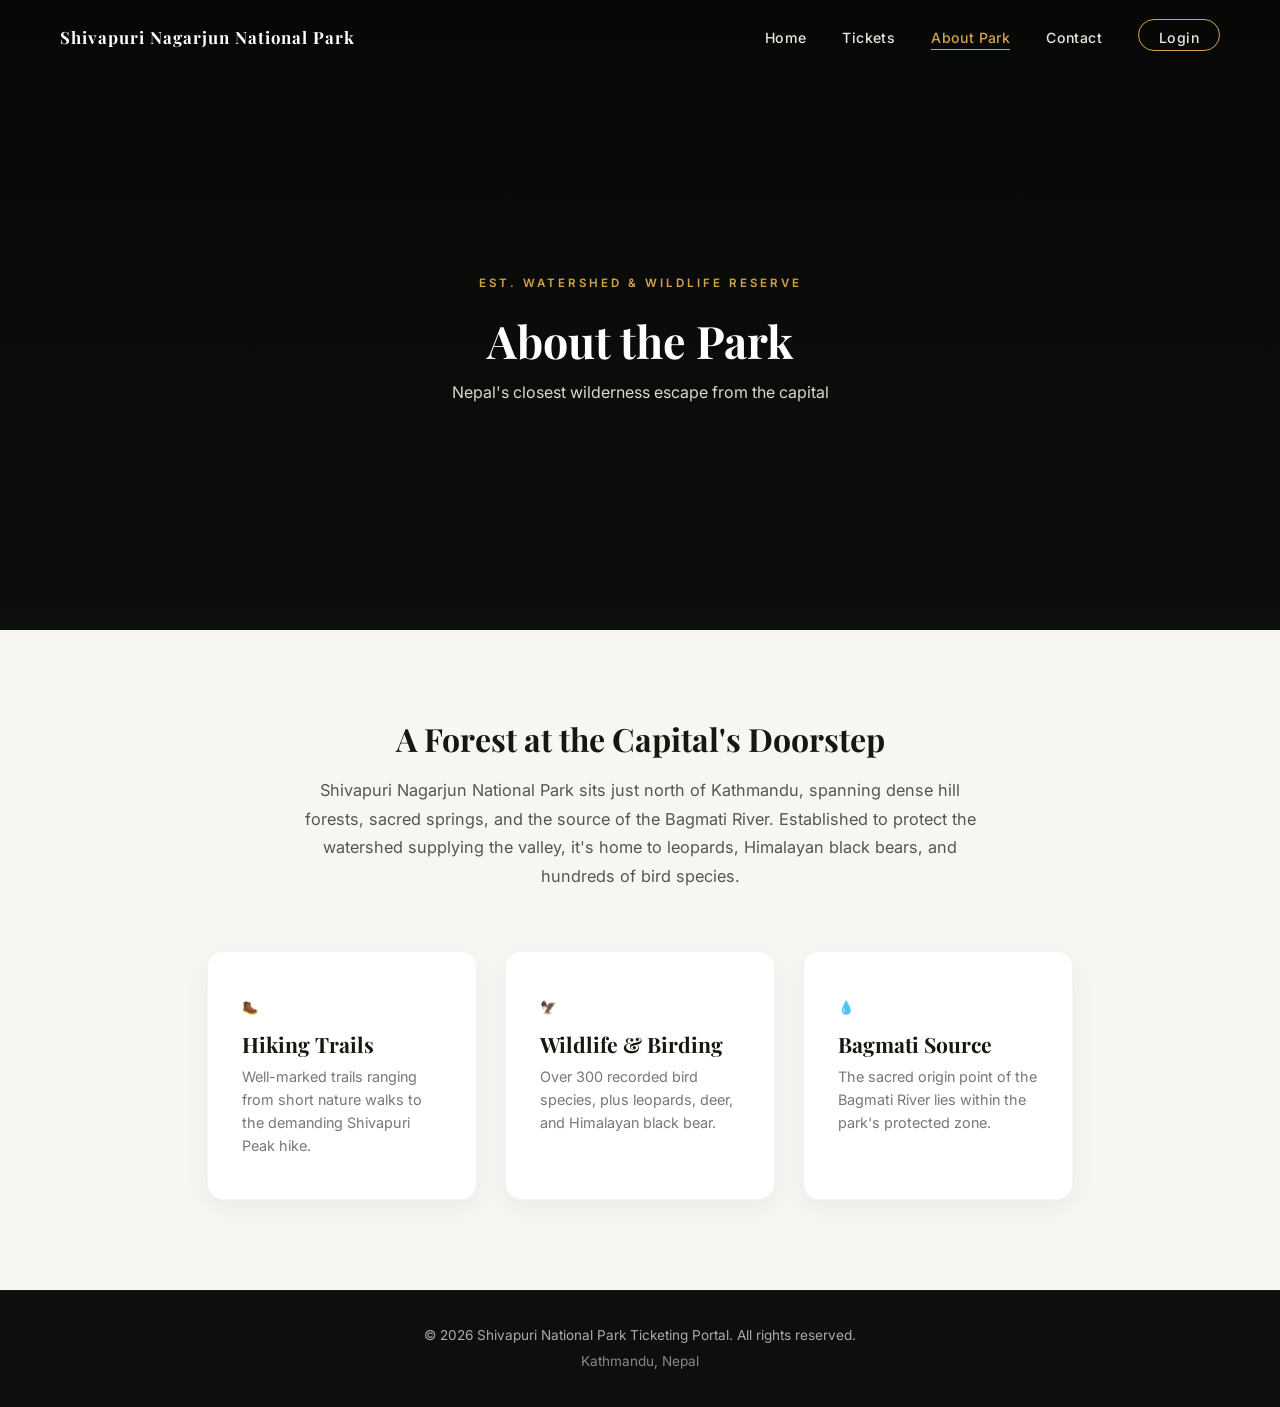
==== frontend/pages/about.html @ 20320e0f "Redesign tickets, login, and contact pages with full-height hero and glassmorphism form cards" ====
<!DOCTYPE html>
<html lang="en">
<head>
    <meta charset="UTF-8">
    <meta name="viewport" content="width=device-width, initial-scale=1.0">
    <title>About - Shivapuri National Park</title>
    <link rel="stylesheet" href="../assets/css/style.css">
    <link href="https://fonts.googleapis.com/css2?family=Playfair+Display:wght@700;800&family=Inter:wght@400;500;600&display=swap" rel="stylesheet">
</head>
<body>

<header class="navbar scrolled" id="navbar">
    <div class="logo">Shivapuri Nagarjun National Park</div>
    <nav>
        <ul class="nav-links">
            <li><a href="index.html">Home</a></li>
            <li><a href="tickets.html">Tickets</a></li>
            <li><a href="about.html" class="active">About Park</a></li>
            <li><a href="contact.html">Contact</a></li>
            <li><a href="login.html" class="btn-login">Login</a></li>
        </ul>
    </nav>
</header>

<section class="page-hero" style="min-height: 70vh; background-image: url('https://images.unsplash.com/photo-1476231682828-37e571bc172f?auto=format&fit=crop&w=1600&q=80');">
    <div class="hero-overlay"></div>
    <div class="page-hero-content">
        <span class="hero-tag">EST. WATERSHED & WILDLIFE RESERVE</span>
        <h1>About the Park</h1>
        <p class="page-sub">Nepal's closest wilderness escape from the capital</p>
    </div>
</section>

<section class="about-content">
    <div class="about-block">
        <h2>A Forest at the Capital's Doorstep</h2>
        <p>Shivapuri Nagarjun National Park sits just north of Kathmandu, spanning dense hill forests, sacred springs, and the source of the Bagmati River. Established to protect the watershed supplying the valley, it's home to leopards, Himalayan black bears, and hundreds of bird species.</p>
    </div>

    <div class="ticket-cards">
        <div class="card">
            <span class="card-num">🥾</span>
            <h3>Hiking Trails</h3>
            <p class="card-desc">Well-marked trails ranging from short nature walks to the demanding Shivapuri Peak hike.</p>
        </div>
        <div class="card">
            <span class="card-num">🦅</span>
            <h3>Wildlife & Birding</h3>
            <p class="card-desc">Over 300 recorded bird species, plus leopards, deer, and Himalayan black bear.</p>
        </div>
        <div class="card">
            <span class="card-num">💧</span>
            <h3>Bagmati Source</h3>
            <p class="card-desc">The sacred origin point of the Bagmati River lies within the park's protected zone.</p>
        </div>
    </div>
</section>

<footer class="footer">
    <p>&copy; 2026 Shivapuri National Park Ticketing Portal. All rights reserved.</p>
    <p>Kathmandu, Nepal</p>
</footer>

<script src="../assets/js/main.js"></script>
</body>
</html>
---- frontend/assets/css/style.css ----
/* ============================================================
   BASE / RESET
   Global resets and typography defaults used across all pages
   ============================================================ */
* {
    margin: 0;
    padding: 0;
    box-sizing: border-box; /* padding/border included in element width, avoids overflow surprises */
}

html {
    scroll-behavior: smooth; /* smooth jump when clicking anchor links (#section) */
}

body {
    font-family: 'Inter', sans-serif;       /* body font */
    background: #0d0f0c;                     /* near-black base, matches dark theme */
    color: #1a1a1a;
    line-height: 1.6;
    -webkit-font-smoothing: antialiased;     /* crisper text rendering on Mac/Safari/Brave */
}

h1, h2, h3 {
    font-family: 'Playfair Display', serif;  /* serif font only for headings, editorial contrast */
    line-height: 1.2;
}

a {
    text-decoration: none;
}

img {
    max-width: 100%;
    display: block;
}


/* ============================================================
   NAVBAR
   Fixed top navigation, transparent by default, solid on scroll
   (.scrolled class is toggled by JS in main.js)
   ============================================================ */
.navbar {
    position: fixed;
    top: 0;
    left: 0;
    right: 0;
    z-index: 100;                 /* stays above hero content */
    display: flex;
    justify-content: space-between;
    align-items: center;
    padding: 24px 60px;
    background: transparent;      /* transparent over hero image initially */
    transition: background 0.35s ease, padding 0.35s ease, box-shadow 0.35s ease;
}

.navbar.scrolled {
    background: rgba(13, 15, 12, 0.85);
    padding: 16px 60px;                       /* slightly shrinks on scroll */
    backdrop-filter: blur(10px);              /* frosted glass effect behind navbar */
    -webkit-backdrop-filter: blur(10px);      /* Safari/Brave prefix */
    box-shadow: 0 4px 24px rgba(0,0,0,0.25);
    border-bottom: 1px solid rgba(255,255,255,0.06);
}

.logo {
    color: #fff;
    font-weight: 700;
    letter-spacing: 1px;
    font-size: 1.05rem;
    font-family: 'Playfair Display', serif;
}

.nav-links {
    list-style: none;
    display: flex;
    align-items: center;
    gap: 36px;
}

.nav-links a {
    position: relative;           /* needed so the ::after underline can be positioned */
    color: #e8e8e0;
    font-size: 0.88rem;
    font-weight: 500;
    letter-spacing: 0.4px;
    padding-bottom: 4px;
    transition: color 0.25s ease;
}

/* Animated underline that grows on hover/active */
.nav-links a::after {
    content: '';
    position: absolute;
    left: 0;
    bottom: 0;
    width: 0;                     /* starts collapsed */
    height: 1px;
    background: #d4a24c;
    transition: width 0.25s ease;
}

.nav-links a:hover,
.nav-links a.active {
    color: #d4a24c;
}

.nav-links a:hover::after,
.nav-links a.active::after {
    width: 100%;                  /* expands to full width on hover/active */
}

.btn-login {
    border: 1px solid #d4a24c;
    padding: 9px 20px;
    border-radius: 30px;
    transition: background 0.25s ease, color 0.25s ease, transform 0.25s ease;
}

.btn-login::after {
    display: none;                /* disable the underline effect for this pill button */
}

.btn-login:hover {
    background: #d4a24c;
    color: #0d0f0c !important;    /* overrides .nav-links a color rule */
    transform: translateY(-1px);
}


/* ============================================================
   HOMEPAGE HERO
   Full-screen image hero used only on index.html
   ============================================================ */
.hero {
    position: relative;
    height: 100vh;
    min-height: 640px;
    display: flex;
    align-items: center;
    justify-content: center;
    text-align: center;
    background: url('https://images.unsplash.com/photo-1441974231531-c6227db76b6e?auto=format&fit=crop&w=1600&q=80') center/cover no-repeat;
}

.hero-overlay {
    position: absolute;
    inset: 0;                     /* shorthand for top/right/bottom/left: 0 */
    background: linear-gradient(180deg, rgba(0,0,0,0.6) 0%, rgba(0,0,0,0.3) 45%, rgba(13,15,12,0.95) 100%);
}

.hero-content {
    position: relative;
    z-index: 2;                   /* sits above the overlay */
    color: #fff;
    max-width: 720px;
    padding: 0 24px;
    animation: fadeUp 1s ease both; /* fades/slides in on page load */
}

.hero-tag {
    display: inline-block;
    letter-spacing: 3px;
    font-size: 0.72rem;
    color: #d4a24c;
    margin-bottom: 22px;
    font-weight: 600;
}

.hero-content h1 {
    font-size: clamp(2.2rem, 5vw, 3.8rem); /* scales fluidly between mobile and desktop */
    margin-bottom: 22px;
    font-weight: 800;
    letter-spacing: -0.5px;
}

.hero-content p {
    font-size: 1.1rem;
    color: #d8d8d0;
    margin-bottom: 38px;
    line-height: 1.7;
    max-width: 540px;
    margin-left: auto;
    margin-right: auto;
}

.btn-primary {
    display: inline-block;
    background: #d4a24c;
    color: #0d0f0c;
    padding: 16px 36px;
    border-radius: 30px;
    font-weight: 600;
    letter-spacing: 0.4px;
    box-shadow: 0 8px 24px rgba(212, 162, 76, 0.25);
    transition: transform 0.25s ease, box-shadow 0.25s ease, background 0.25s ease;
}

.btn-primary:hover {
    background: #e8b862;
    transform: translateY(-3px);  /* subtle lift on hover */
    box-shadow: 0 12px 30px rgba(212, 162, 76, 0.35);
}

.scroll-hint {
    position: absolute;
    bottom: 34px;
    left: 50%;
    transform: translateX(-50%);
    color: #cfcfc7;
    font-size: 0.72rem;
    letter-spacing: 2.5px;
    z-index: 2;
    opacity: 0.75;
    animation: bounce 2.4s ease-in-out infinite;
}

@keyframes fadeUp {
    from { opacity: 0; transform: translateY(24px); }
    to   { opacity: 1; transform: translateY(0); }
}

@keyframes bounce {
    0%, 100% { transform: translate(-50%, 0); }
    50%      { transform: translate(-50%, 8px); }
}


/* ============================================================
   TICKET CATEGORY CARDS
   Used on index.html to display ticket pricing
   ============================================================ */
.info-section {
    background: #f7f6f2;          /* light section, contrast against dark hero above */
    padding: 110px 40px;
    text-align: center;
}

.section-heading {
    margin-bottom: 56px;
}

.eyebrow {
    color: #b8863a;
    letter-spacing: 2.5px;
    font-size: 0.78rem;
    font-weight: 600;
    text-transform: uppercase;
}

.section-heading h2 {
    font-size: clamp(1.9rem, 3vw, 2.5rem);
    margin-top: 12px;
    color: #16180f;
}

.ticket-cards {
    display: flex;
    justify-content: center;
    gap: 28px;
    flex-wrap: wrap;              /* stacks on smaller screens */
}

.card {
    background: #fff;
    border-radius: 16px;
    padding: 42px 34px;
    width: 270px;
    text-align: left;
    border: 1px solid rgba(0,0,0,0.04);
    box-shadow: 0 8px 24px rgba(0,0,0,0.05);
    transition: transform 0.3s ease, box-shadow 0.3s ease, border-color 0.3s ease;
}

.card:hover {
    transform: translateY(-10px); /* lift effect */
    box-shadow: 0 20px 44px rgba(0,0,0,0.12);
    border-color: rgba(212, 162, 76, 0.3); /* subtle gold border glow */
}

.card-num {
    display: inline-block;
    color: #d4a24c;
    font-weight: 700;
    font-size: 0.82rem;
    letter-spacing: 1px;
    margin-bottom: 4px;
}

.card h3 {
    font-size: 1.32rem;
    margin: 10px 0 8px;
    color: #16180f;
}

.price {
    font-size: 1.7rem;
    font-weight: 700;
    color: #2d5a3d;               /* forest green, distinct from gold accent */
    margin-bottom: 12px;
    font-family: 'Playfair Display', serif;
}

.card-desc {
    font-size: 0.9rem;
    color: #777;
    line-height: 1.6;
}


/* ============================================================
   HIGHLIGHT STRIP
   Dark stats band on index.html (area, elevation, bird species)
   ============================================================ */
.highlight-strip {
    background: #14170f;
    color: #fff;
    display: flex;
    justify-content: center;
    gap: 90px;
    padding: 70px 20px;
    text-align: center;
    flex-wrap: wrap;
    border-top: 1px solid rgba(255,255,255,0.06);
}

.highlight h3 {
    font-size: 2.3rem;
    color: #d4a24c;
    margin-bottom: 8px;
}

.highlight p {
    color: #a8a8a0;
    font-size: 0.85rem;
    letter-spacing: 0.6px;
    text-transform: uppercase;
}


/* ============================================================
   PAGE HERO
   Shorter hero used on inner pages: tickets, login, contact, about
   Each page sets its own background-image inline via style="..."
   ============================================================ */
.page-hero {
    position: relative;
    min-height: 65vh;             /* shorter than homepage hero (100vh) */
    display: flex;
    align-items: center;
    justify-content: center;
    text-align: center;
    background-size: cover;
    background-position: center;
    background-repeat: no-repeat;
    padding: 140px 20px 60px;     /* top padding clears the fixed navbar */
}

.page-hero .hero-overlay {
    background: linear-gradient(180deg, rgba(0,0,0,0.5) 0%, rgba(0,0,0,0.25) 40%, rgba(13,15,12,0.75) 100%);
}

.page-hero-content {
    position: relative;
    z-index: 2;
    width: 100%;
    max-width: 520px;
}

.page-hero .hero-tag {
    color: #d4a24c;
}

.page-hero h1 {
    font-size: clamp(2rem, 4vw, 2.8rem);
    color: #fff;
    margin-bottom: 12px;
}

.page-hero .page-sub {
    color: #d8d8d0;
    font-size: 1rem;
    margin-bottom: 36px;
}


/* ============================================================
   FORM SECTION + GLASS CARD
   Dark section below each page-hero that holds the actual form
   (tickets.html, login.html, contact.html)
   ============================================================ */
.form-section {
    background: #14170f;          /* matches highlight-strip color for consistency */
    padding: 90px 20px 110px;
    display: flex;
    justify-content: center;
}

.glass-card {
    background: rgba(20, 23, 15, 0.5);
    backdrop-filter: blur(18px);           /* frosted glass look */
    -webkit-backdrop-filter: blur(18px);
    border: 1px solid rgba(255, 255, 255, 0.15);
    border-radius: 18px;
    padding: 40px;
    text-align: left;
    box-shadow: 0 20px 60px rgba(0,0,0,0.35);
    width: 100%;
    max-width: 460px;              /* keeps form a comfortable reading width */
}

.glass-card h1 {
    text-align: center;
    font-size: 1.7rem;
    color: #fff;
}

.glass-card .subtitle {
    text-align: center;
    color: #c8c8c0;
    margin: 8px 0 26px;
    font-size: 0.92rem;
}

.glass-card label {
    font-weight: 600;
    margin-top: 14px;
    color: #eae8e0;
    font-size: 0.88rem;
    display: block;
}

.glass-card input,
.glass-card select,
.glass-card textarea {
    width: 100%;
    padding: 10px 14px;
    margin-top: 6px;
    border: 1.5px solid rgba(255,255,255,0.18);
    border-radius: 9px;
    font-size: 0.88rem;             /* smaller so text doesn't dominate the glass card */
    font-family: 'Inter', sans-serif;
    background: rgba(255,255,255,0.08);
    color: #fff;
    transition: border-color 0.2s ease, background 0.2s ease;
}

.glass-card input::placeholder,
.glass-card textarea::placeholder {
    color: rgba(255,255,255,0.4);
    font-size: 0.85rem;             /* placeholder text kept slightly smaller/dimmer than typed text */
}

.glass-card select option {
    background: #14170f;            /* dropdown options need explicit dark bg or they render white */
    color: #fff;
}

.glass-card input:focus,
.glass-card select:focus,
.glass-card textarea:focus {
    outline: none;
    border-color: #d4a24c;
    background: rgba(255,255,255,0.12);  /* slightly brighter on focus */
}

.glass-card textarea {
    resize: vertical;               /* only allow resizing up/down, not sideways */
    min-height: 100px;
}

.glass-card .btn-primary {
    width: 100%;
    text-align: center;
    margin-top: 24px;
    border: none;
    cursor: pointer;
}


/* ============================================================
   AUTH TABS
   Login/Register toggle buttons inside login.html's glass card
   ============================================================ */
.auth-tabs {
    display: flex;
    gap: 8px;
    margin-bottom: 26px;
    background: rgba(255,255,255,0.08);
    padding: 5px;
    border-radius: 10px;
}

.tab-btn {
    flex: 1;
    padding: 11px;
    border: none;
    background: transparent;
    border-radius: 7px;
    cursor: pointer;
    font-weight: 600;
    color: #c8c8c0;
    font-family: 'Inter', sans-serif;
    font-size: 0.88rem;
    transition: background 0.25s ease, color 0.25s ease;
}

.tab-btn.active {
    background: #d4a24c;
    color: #0d0f0c;
}


/* ============================================================
   ABOUT PAGE CONTENT
   Light section below the about.html page-hero
   ============================================================ */
.about-content {
    background: #f7f6f2;
    padding: 90px 40px;
    text-align: center;
}

.about-block {
    max-width: 680px;
    margin: 0 auto 60px;
}

.about-block h2 {
    font-size: 2rem;
    margin-bottom: 18px;
    color: #16180f;
}

.about-block p {
    color: #555;
    line-height: 1.75;
    font-size: 1.02rem;
}


/* ============================================================
   FOOTER
   Shared across all pages
   ============================================================ */
.footer {
    background: #0d0f0c;
    color: #888;
    text-align: center;
    padding: 34px;
    font-size: 0.85rem;
    border-top: 1px solid rgba(255,255,255,0.06);
}

.footer p:first-child {
    margin-bottom: 4px;
    color: #aaa;
}


/* ============================================================
   RESPONSIVE (mobile/tablet)
   ============================================================ */
@media (max-width: 768px) {
    .navbar, .navbar.scrolled {
        padding: 16px 24px;
        flex-direction: column;
        gap: 12px;
    }

    .nav-links {
        gap: 16px;
        flex-wrap: wrap;
        justify-content: center;
    }

    .hero-content h1 {
        font-size: 2rem;
    }

    .info-section, .about-content {
        padding: 70px 20px;
    }

    .highlight-strip {
        gap: 40px;
        padding: 50px 20px;
    }

    .glass-card {
        padding: 28px;               /* less padding on small screens */
    }

    .page-hero {
        padding: 120px 20px 40px;
    }
}
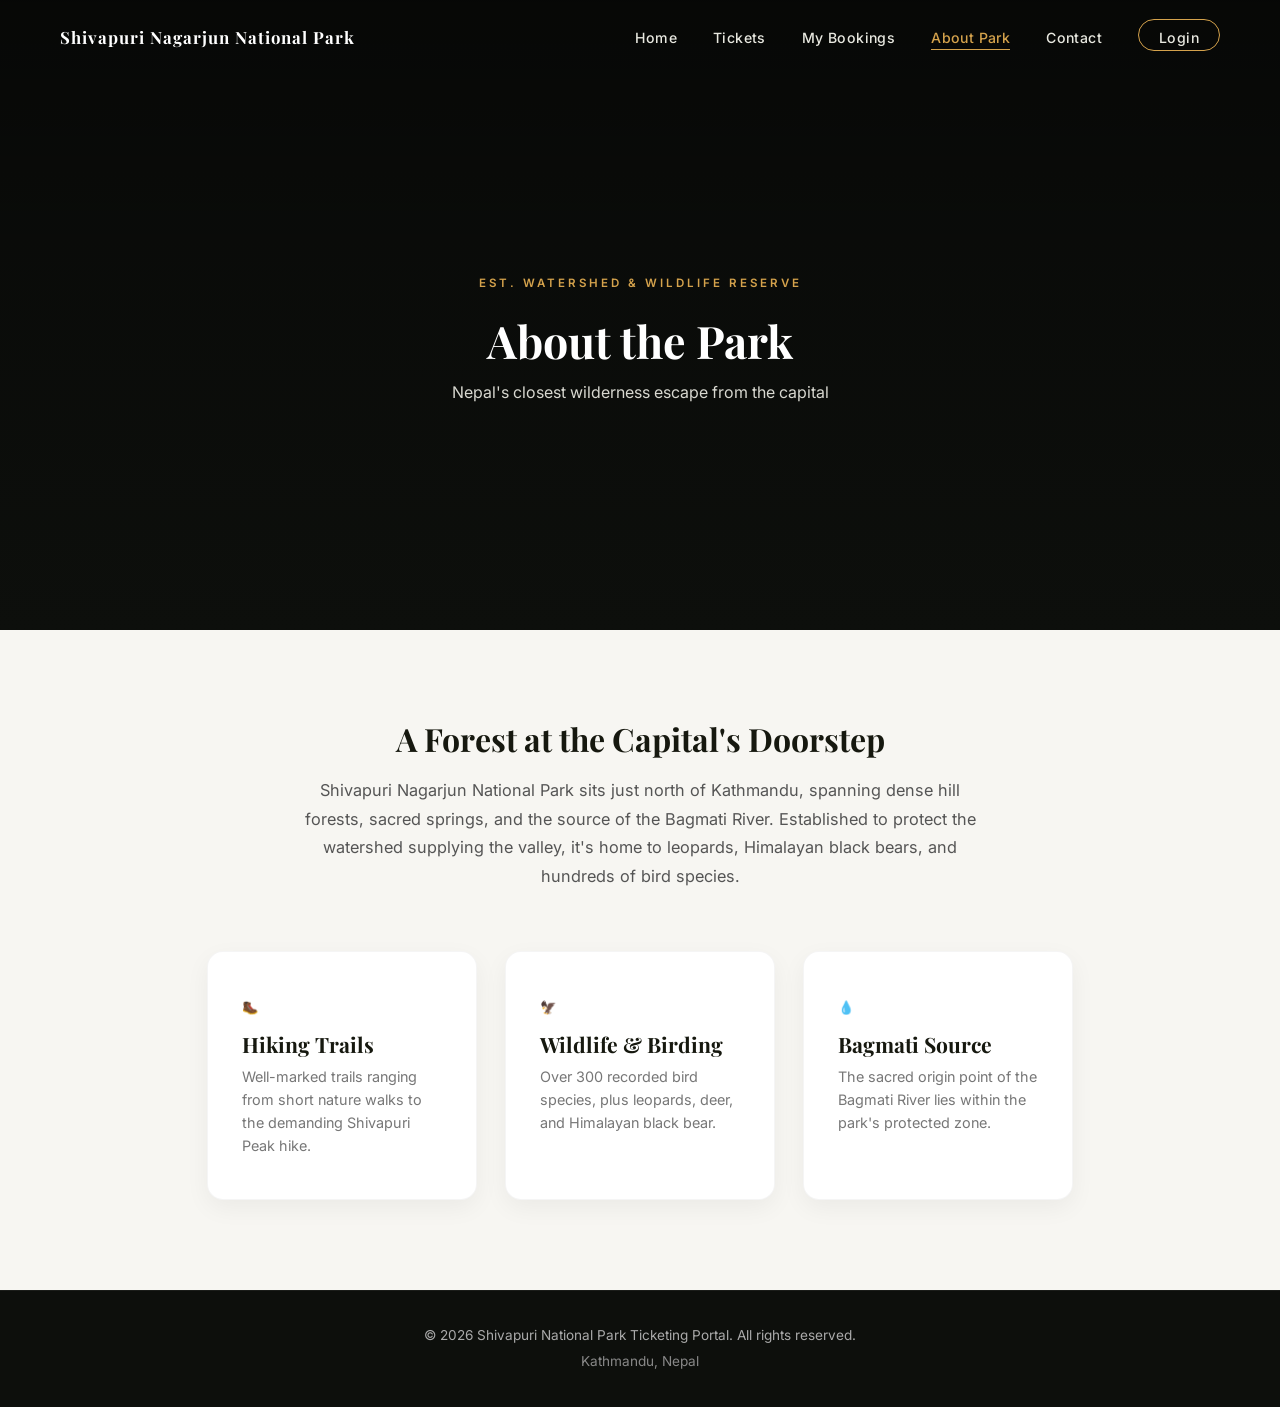
==== commit 12716f43: "Add background image and color accents to admin dashboard; add My Bookings page with cancel function" ====
--- a/frontend/pages/about.html
+++ b/frontend/pages/about.html
@@ -15,6 +15,7 @@
         <ul class="nav-links">
             <li><a href="index.html">Home</a></li>
             <li><a href="tickets.html">Tickets</a></li>
+            <li><a href="my-bookings.html">My Bookings</a></li>
             <li><a href="about.html" class="active">About Park</a></li>
             <li><a href="contact.html">Contact</a></li>
             <li><a href="login.html" class="btn-login">Login</a></li>
--- a/frontend/assets/css/style.css
+++ b/frontend/assets/css/style.css
@@ -1,27 +1,24 @@
-/* ============================================================
-   BASE / RESET
-   Global resets and typography defaults used across all pages
-   ============================================================ */
+/* ===== BASE / RESET ===== */
 * {
     margin: 0;
     padding: 0;
-    box-sizing: border-box; /* padding/border included in element width, avoids overflow surprises */
+    box-sizing: border-box;
 }
 
 html {
-    scroll-behavior: smooth; /* smooth jump when clicking anchor links (#section) */
+    scroll-behavior: smooth;
 }
 
 body {
-    font-family: 'Inter', sans-serif;       /* body font */
-    background: #0d0f0c;                     /* near-black base, matches dark theme */
+    font-family: 'Inter', sans-serif;
+    background: #0d0f0c;
     color: #1a1a1a;
     line-height: 1.6;
-    -webkit-font-smoothing: antialiased;     /* crisper text rendering on Mac/Safari/Brave */
+    -webkit-font-smoothing: antialiased;
 }
 
 h1, h2, h3 {
-    font-family: 'Playfair Display', serif;  /* serif font only for headings, editorial contrast */
+    font-family: 'Playfair Display', serif;
     line-height: 1.2;
 }
 
@@ -34,31 +31,26 @@
     display: block;
 }
 
-
-/* ============================================================
-   NAVBAR
-   Fixed top navigation, transparent by default, solid on scroll
-   (.scrolled class is toggled by JS in main.js)
-   ============================================================ */
+/* ===== NAVBAR ===== */
 .navbar {
     position: fixed;
     top: 0;
     left: 0;
     right: 0;
-    z-index: 100;                 /* stays above hero content */
+    z-index: 100;
     display: flex;
     justify-content: space-between;
     align-items: center;
     padding: 24px 60px;
-    background: transparent;      /* transparent over hero image initially */
+    background: transparent;
     transition: background 0.35s ease, padding 0.35s ease, box-shadow 0.35s ease;
 }
 
 .navbar.scrolled {
     background: rgba(13, 15, 12, 0.85);
-    padding: 16px 60px;                       /* slightly shrinks on scroll */
-    backdrop-filter: blur(10px);              /* frosted glass effect behind navbar */
-    -webkit-backdrop-filter: blur(10px);      /* Safari/Brave prefix */
+    padding: 16px 60px;
+    backdrop-filter: blur(10px);
+    -webkit-backdrop-filter: blur(10px);
     box-shadow: 0 4px 24px rgba(0,0,0,0.25);
     border-bottom: 1px solid rgba(255,255,255,0.06);
 }
@@ -79,7 +71,7 @@
 }
 
 .nav-links a {
-    position: relative;           /* needed so the ::after underline can be positioned */
+    position: relative;
     color: #e8e8e0;
     font-size: 0.88rem;
     font-weight: 500;
@@ -88,13 +80,12 @@
     transition: color 0.25s ease;
 }
 
-/* Animated underline that grows on hover/active */
 .nav-links a::after {
     content: '';
     position: absolute;
     left: 0;
     bottom: 0;
-    width: 0;                     /* starts collapsed */
+    width: 0;
     height: 1px;
     background: #d4a24c;
     transition: width 0.25s ease;
@@ -107,7 +98,7 @@
 
 .nav-links a:hover::after,
 .nav-links a.active::after {
-    width: 100%;                  /* expands to full width on hover/active */
+    width: 100%;
 }
 
 .btn-login {
@@ -118,20 +109,16 @@
 }
 
 .btn-login::after {
-    display: none;                /* disable the underline effect for this pill button */
+    display: none;
 }
 
 .btn-login:hover {
     background: #d4a24c;
-    color: #0d0f0c !important;    /* overrides .nav-links a color rule */
+    color: #0d0f0c !important;
     transform: translateY(-1px);
 }
 
-
-/* ============================================================
-   HOMEPAGE HERO
-   Full-screen image hero used only on index.html
-   ============================================================ */
+/* ===== HOMEPAGE HERO ===== */
 .hero {
     position: relative;
     height: 100vh;
@@ -145,17 +132,17 @@
 
 .hero-overlay {
     position: absolute;
-    inset: 0;                     /* shorthand for top/right/bottom/left: 0 */
+    inset: 0;
     background: linear-gradient(180deg, rgba(0,0,0,0.6) 0%, rgba(0,0,0,0.3) 45%, rgba(13,15,12,0.95) 100%);
 }
 
 .hero-content {
     position: relative;
-    z-index: 2;                   /* sits above the overlay */
+    z-index: 2;
     color: #fff;
     max-width: 720px;
     padding: 0 24px;
-    animation: fadeUp 1s ease both; /* fades/slides in on page load */
+    animation: fadeUp 1s ease both;
 }
 
 .hero-tag {
@@ -168,7 +155,7 @@
 }
 
 .hero-content h1 {
-    font-size: clamp(2.2rem, 5vw, 3.8rem); /* scales fluidly between mobile and desktop */
+    font-size: clamp(2.2rem, 5vw, 3.8rem);
     margin-bottom: 22px;
     font-weight: 800;
     letter-spacing: -0.5px;
@@ -198,7 +185,7 @@
 
 .btn-primary:hover {
     background: #e8b862;
-    transform: translateY(-3px);  /* subtle lift on hover */
+    transform: translateY(-3px);
     box-shadow: 0 12px 30px rgba(212, 162, 76, 0.35);
 }
 
@@ -225,13 +212,9 @@
     50%      { transform: translate(-50%, 8px); }
 }
 
-
-/* ============================================================
-   TICKET CATEGORY CARDS
-   Used on index.html to display ticket pricing
-   ============================================================ */
+/* ===== TICKET CATEGORY CARDS (homepage) ===== */
 .info-section {
-    background: #f7f6f2;          /* light section, contrast against dark hero above */
+    background: #f7f6f2;
     padding: 110px 40px;
     text-align: center;
 }
@@ -258,7 +241,7 @@
     display: flex;
     justify-content: center;
     gap: 28px;
-    flex-wrap: wrap;              /* stacks on smaller screens */
+    flex-wrap: wrap;
 }
 
 .card {
@@ -273,9 +256,9 @@
 }
 
 .card:hover {
-    transform: translateY(-10px); /* lift effect */
+    transform: translateY(-10px);
     box-shadow: 0 20px 44px rgba(0,0,0,0.12);
-    border-color: rgba(212, 162, 76, 0.3); /* subtle gold border glow */
+    border-color: rgba(212, 162, 76, 0.3);
 }
 
 .card-num {
@@ -296,7 +279,7 @@
 .price {
     font-size: 1.7rem;
     font-weight: 700;
-    color: #2d5a3d;               /* forest green, distinct from gold accent */
+    color: #2d5a3d;
     margin-bottom: 12px;
     font-family: 'Playfair Display', serif;
 }
@@ -307,11 +290,7 @@
     line-height: 1.6;
 }
 
-
-/* ============================================================
-   HIGHLIGHT STRIP
-   Dark stats band on index.html (area, elevation, bird species)
-   ============================================================ */
+/* ===== HIGHLIGHT STRIP (homepage stats) ===== */
 .highlight-strip {
     background: #14170f;
     color: #fff;
@@ -337,15 +316,10 @@
     text-transform: uppercase;
 }
 
-
-/* ============================================================
-   PAGE HERO
-   Shorter hero used on inner pages: tickets, login, contact, about
-   Each page sets its own background-image inline via style="..."
-   ============================================================ */
+/* ===== PAGE HERO (tickets / login / contact / about) ===== */
 .page-hero {
     position: relative;
-    min-height: 65vh;             /* shorter than homepage hero (100vh) */
+    min-height: 90vh;
     display: flex;
     align-items: center;
     justify-content: center;
@@ -353,7 +327,7 @@
     background-size: cover;
     background-position: center;
     background-repeat: no-repeat;
-    padding: 140px 20px 60px;     /* top padding clears the fixed navbar */
+    padding: 140px 20px 60px;
 }
 
 .page-hero .hero-overlay {
@@ -383,22 +357,33 @@
     margin-bottom: 36px;
 }
 
-
-/* ============================================================
-   FORM SECTION + GLASS CARD
-   Dark section below each page-hero that holds the actual form
-   (tickets.html, login.html, contact.html)
-   ============================================================ */
+/* ===== FORM SECTION + GLASS CARD ===== */
 .form-section {
-    background: #14170f;          /* matches highlight-strip color for consistency */
+    position: relative;
+    background: #14170f;
     padding: 90px 20px 110px;
     display: flex;
     justify-content: center;
+    background-size: cover;
+    background-position: center;
+    background-attachment: fixed;
+}
+
+.form-section::before {
+    content: '';
+    position: absolute;
+    inset: 0;
+    background: rgba(10, 12, 8, 0.82);
+}
+
+.form-section > * {
+    position: relative;
+    z-index: 1;
 }
 
 .glass-card {
     background: rgba(20, 23, 15, 0.5);
-    backdrop-filter: blur(18px);           /* frosted glass look */
+    backdrop-filter: blur(18px);
     -webkit-backdrop-filter: blur(18px);
     border: 1px solid rgba(255, 255, 255, 0.15);
     border-radius: 18px;
@@ -406,7 +391,7 @@
     text-align: left;
     box-shadow: 0 20px 60px rgba(0,0,0,0.35);
     width: 100%;
-    max-width: 460px;              /* keeps form a comfortable reading width */
+    max-width: 460px;
 }
 
 .glass-card h1 {
@@ -420,6 +405,12 @@
     color: #c8c8c0;
     margin: 8px 0 26px;
     font-size: 0.92rem;
+}
+
+.glass-card form {
+    display: flex;
+    flex-direction: column;
+    gap: 4px;
 }
 
 .glass-card label {
@@ -438,7 +429,7 @@
     margin-top: 6px;
     border: 1.5px solid rgba(255,255,255,0.18);
     border-radius: 9px;
-    font-size: 0.88rem;             /* smaller so text doesn't dominate the glass card */
+    font-size: 0.88rem;
     font-family: 'Inter', sans-serif;
     background: rgba(255,255,255,0.08);
     color: #fff;
@@ -448,11 +439,11 @@
 .glass-card input::placeholder,
 .glass-card textarea::placeholder {
     color: rgba(255,255,255,0.4);
-    font-size: 0.85rem;             /* placeholder text kept slightly smaller/dimmer than typed text */
+    font-size: 0.85rem;
 }
 
 .glass-card select option {
-    background: #14170f;            /* dropdown options need explicit dark bg or they render white */
+    background: #14170f;
     color: #fff;
 }
 
@@ -461,11 +452,11 @@
 .glass-card textarea:focus {
     outline: none;
     border-color: #d4a24c;
-    background: rgba(255,255,255,0.12);  /* slightly brighter on focus */
+    background: rgba(255,255,255,0.12);
 }
 
 .glass-card textarea {
-    resize: vertical;               /* only allow resizing up/down, not sideways */
+    resize: vertical;
     min-height: 100px;
 }
 
@@ -477,11 +468,61 @@
     cursor: pointer;
 }
 
-
-/* ============================================================
-   AUTH TABS
-   Login/Register toggle buttons inside login.html's glass card
-   ============================================================ */
+/* ===== BOOKING LAYOUT (tickets page: form + summary side by side) ===== */
+.booking-layout {
+    display: flex;
+    gap: 28px;
+    max-width: 900px;
+    width: 100%;
+    align-items: flex-start;
+    flex-wrap: wrap;
+    justify-content: center;
+}
+
+.summary-card {
+    background: rgba(212, 162, 76, 0.08);
+    border: 1px solid rgba(212, 162, 76, 0.25);
+    border-radius: 18px;
+    padding: 32px;
+    width: 100%;
+    max-width: 300px;
+    color: #fff;
+}
+
+.summary-card h3 {
+    font-size: 1.2rem;
+    margin-bottom: 20px;
+    color: #d4a24c;
+}
+
+.summary-row {
+    display: flex;
+    justify-content: space-between;
+    font-size: 0.9rem;
+    color: #d8d8d0;
+    margin-bottom: 12px;
+}
+
+.summary-divider {
+    height: 1px;
+    background: rgba(255,255,255,0.15);
+    margin: 16px 0;
+}
+
+.summary-total {
+    font-size: 1.15rem;
+    font-weight: 700;
+    color: #fff;
+}
+
+.summary-note {
+    margin-top: 20px;
+    font-size: 0.78rem;
+    color: #a8a8a0;
+    line-height: 1.5;
+}
+
+/* ===== AUTH TABS (login/register toggle) ===== */
 .auth-tabs {
     display: flex;
     gap: 8px;
@@ -510,11 +551,7 @@
     color: #0d0f0c;
 }
 
-
-/* ============================================================
-   ABOUT PAGE CONTENT
-   Light section below the about.html page-hero
-   ============================================================ */
+/* ===== ABOUT PAGE CONTENT ===== */
 .about-content {
     background: #f7f6f2;
     padding: 90px 40px;
@@ -538,11 +575,7 @@
     font-size: 1.02rem;
 }
 
-
-/* ============================================================
-   FOOTER
-   Shared across all pages
-   ============================================================ */
+/* ===== FOOTER ===== */
 .footer {
     background: #0d0f0c;
     color: #888;
@@ -557,10 +590,7 @@
     color: #aaa;
 }
 
-
-/* ============================================================
-   RESPONSIVE (mobile/tablet)
-   ============================================================ */
+/* ===== RESPONSIVE ===== */
 @media (max-width: 768px) {
     .navbar, .navbar.scrolled {
         padding: 16px 24px;
@@ -588,10 +618,104 @@
     }
 
     .glass-card {
-        padding: 28px;               /* less padding on small screens */
+        padding: 28px;
     }
 
     .page-hero {
         padding: 120px 20px 40px;
     }
+}
+/* ===== ADMIN DASHBOARD ===== */
+.admin-section {
+    background: #14170f;
+    min-height: 100vh;
+    padding: 140px 40px 80px;
+}
+
+.admin-tabs {
+    display: flex;
+    gap: 10px;
+    margin-bottom: 30px;
+    max-width: 300px;
+    background: rgba(255,255,255,0.08);
+    padding: 5px;
+    border-radius: 10px;
+}
+
+.admin-panel h2 {
+    color: #fff;
+    font-size: 1.6rem;
+    margin-bottom: 24px;
+}
+
+.table-wrap {
+    overflow-x: auto;
+    border-radius: 14px;
+    border: 1px solid rgba(255,255,255,0.1);
+}
+
+.admin-table {
+    width: 100%;
+    border-collapse: collapse;
+    background: rgba(255,255,255,0.03);
+}
+
+.admin-table th {
+    text-align: left;
+    padding: 14px 16px;
+    background: rgba(255,255,255,0.06);
+    color: #d4a24c;
+    font-size: 0.8rem;
+    text-transform: uppercase;
+    letter-spacing: 0.5px;
+}
+
+.admin-table td {
+    padding: 14px 16px;
+    color: #e0e0d8;
+    font-size: 0.9rem;
+    border-top: 1px solid rgba(255,255,255,0.06);
+}
+
+.status-badge {
+    padding: 4px 12px;
+    border-radius: 20px;
+    font-size: 0.78rem;
+    font-weight: 600;
+}
+
+.status-confirmed {
+    background: rgba(45, 90, 61, 0.3);
+    color: #6fcf97;
+}
+
+.status-cancelled {
+    background: rgba(200, 60, 60, 0.2);
+    color: #e88a8a;
+}
+
+.admin-table button {
+    background: rgba(212,162,76,0.15);
+    border: 1px solid rgba(212,162,76,0.4);
+    color: #d4a24c;
+    padding: 6px 14px;
+    border-radius: 6px;
+    font-size: 0.8rem;
+    cursor: pointer;
+    margin-right: 6px;
+    transition: background 0.2s ease;
+}
+
+.admin-table button:hover {
+    background: rgba(212,162,76,0.3);
+}
+
+.admin-table button.danger {
+    background: rgba(200,60,60,0.15);
+    border-color: rgba(200,60,60,0.4);
+    color: #e88a8a;
+}
+
+.admin-table button.danger:hover {
+    background: rgba(200,60,60,0.3);
 }
